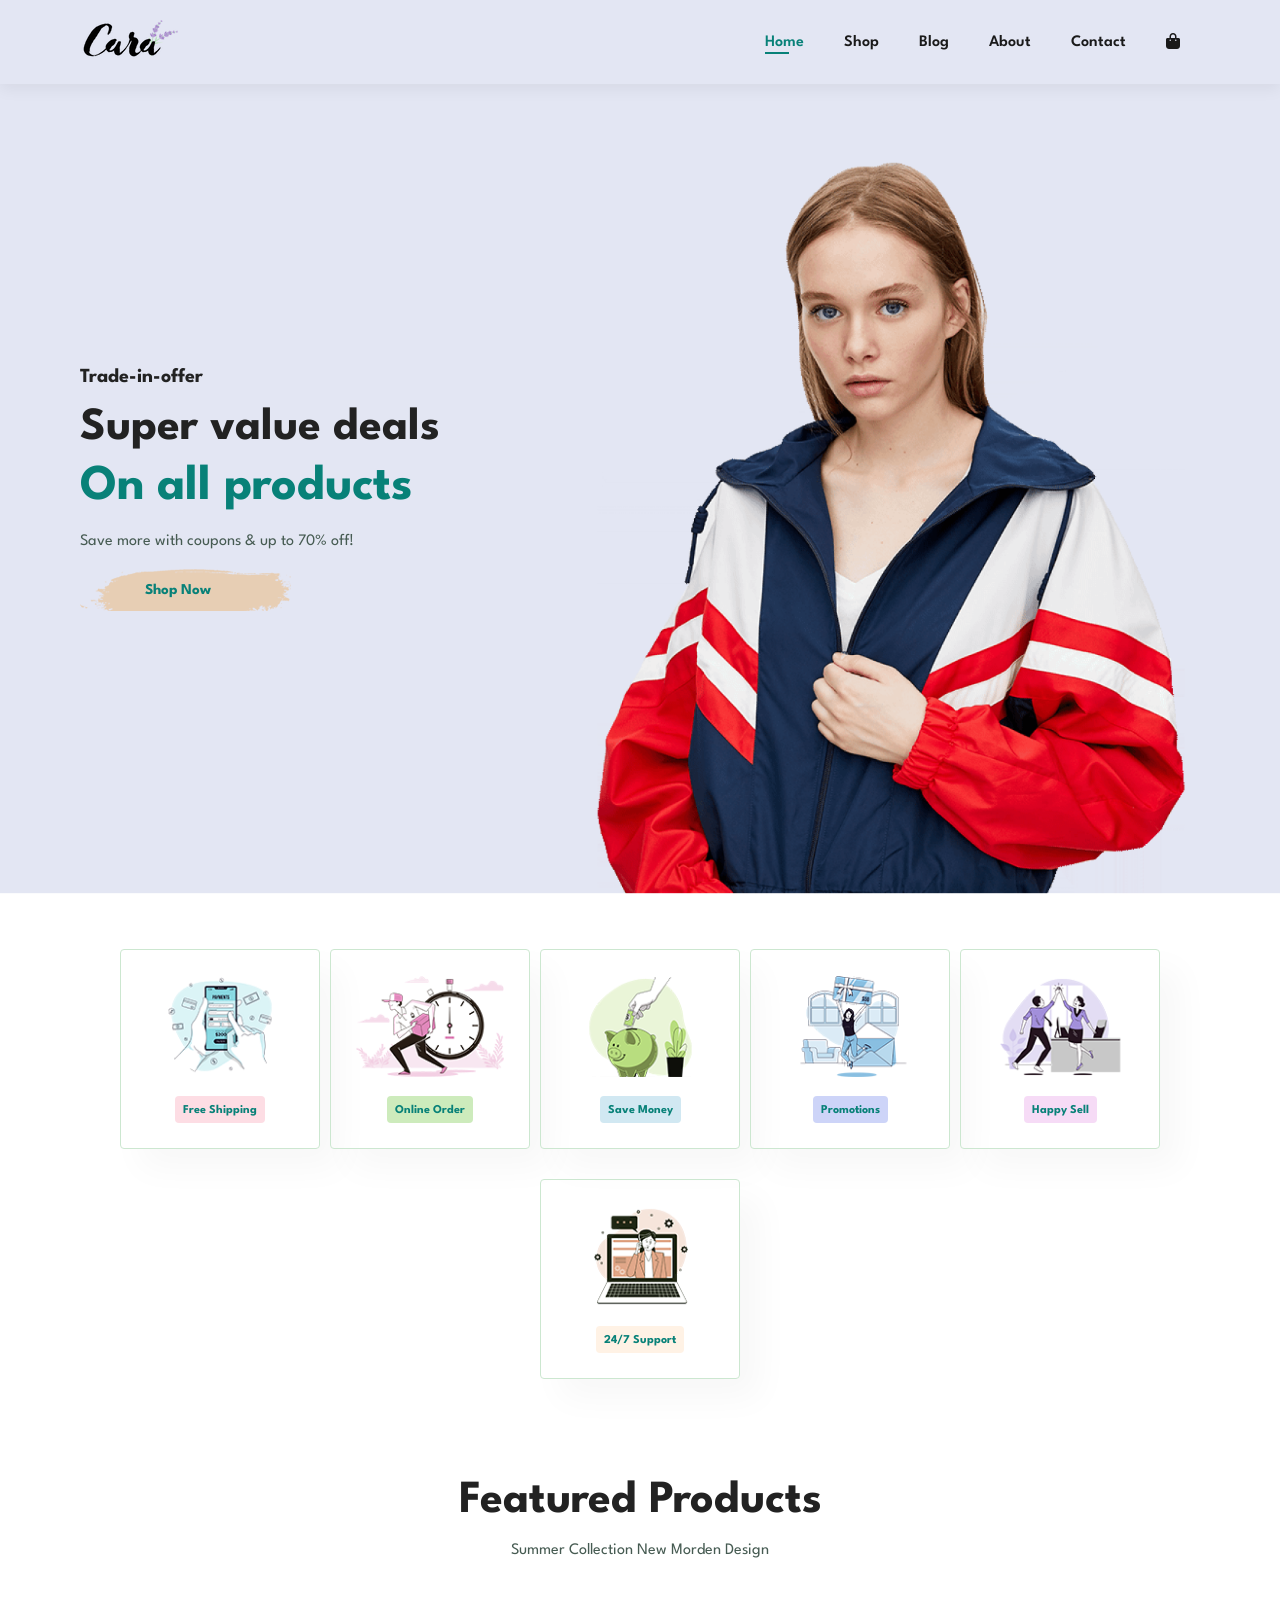
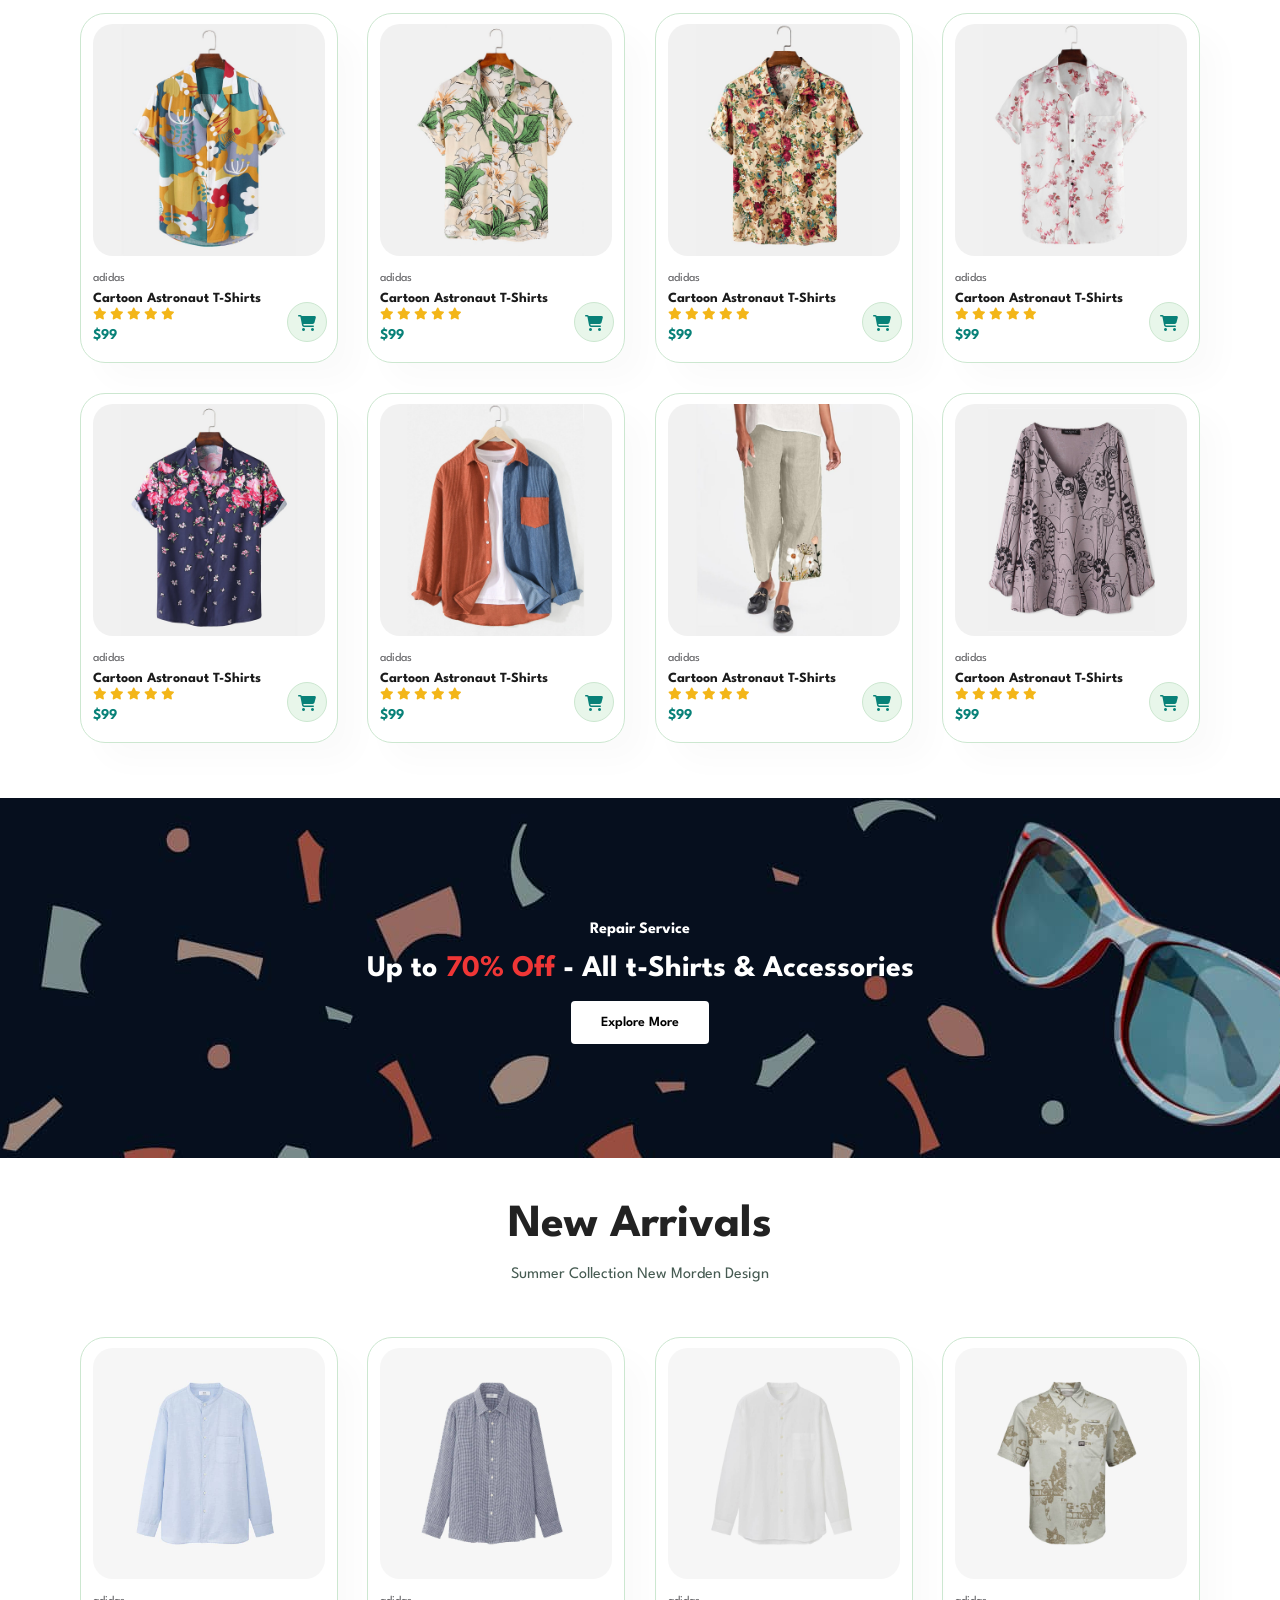
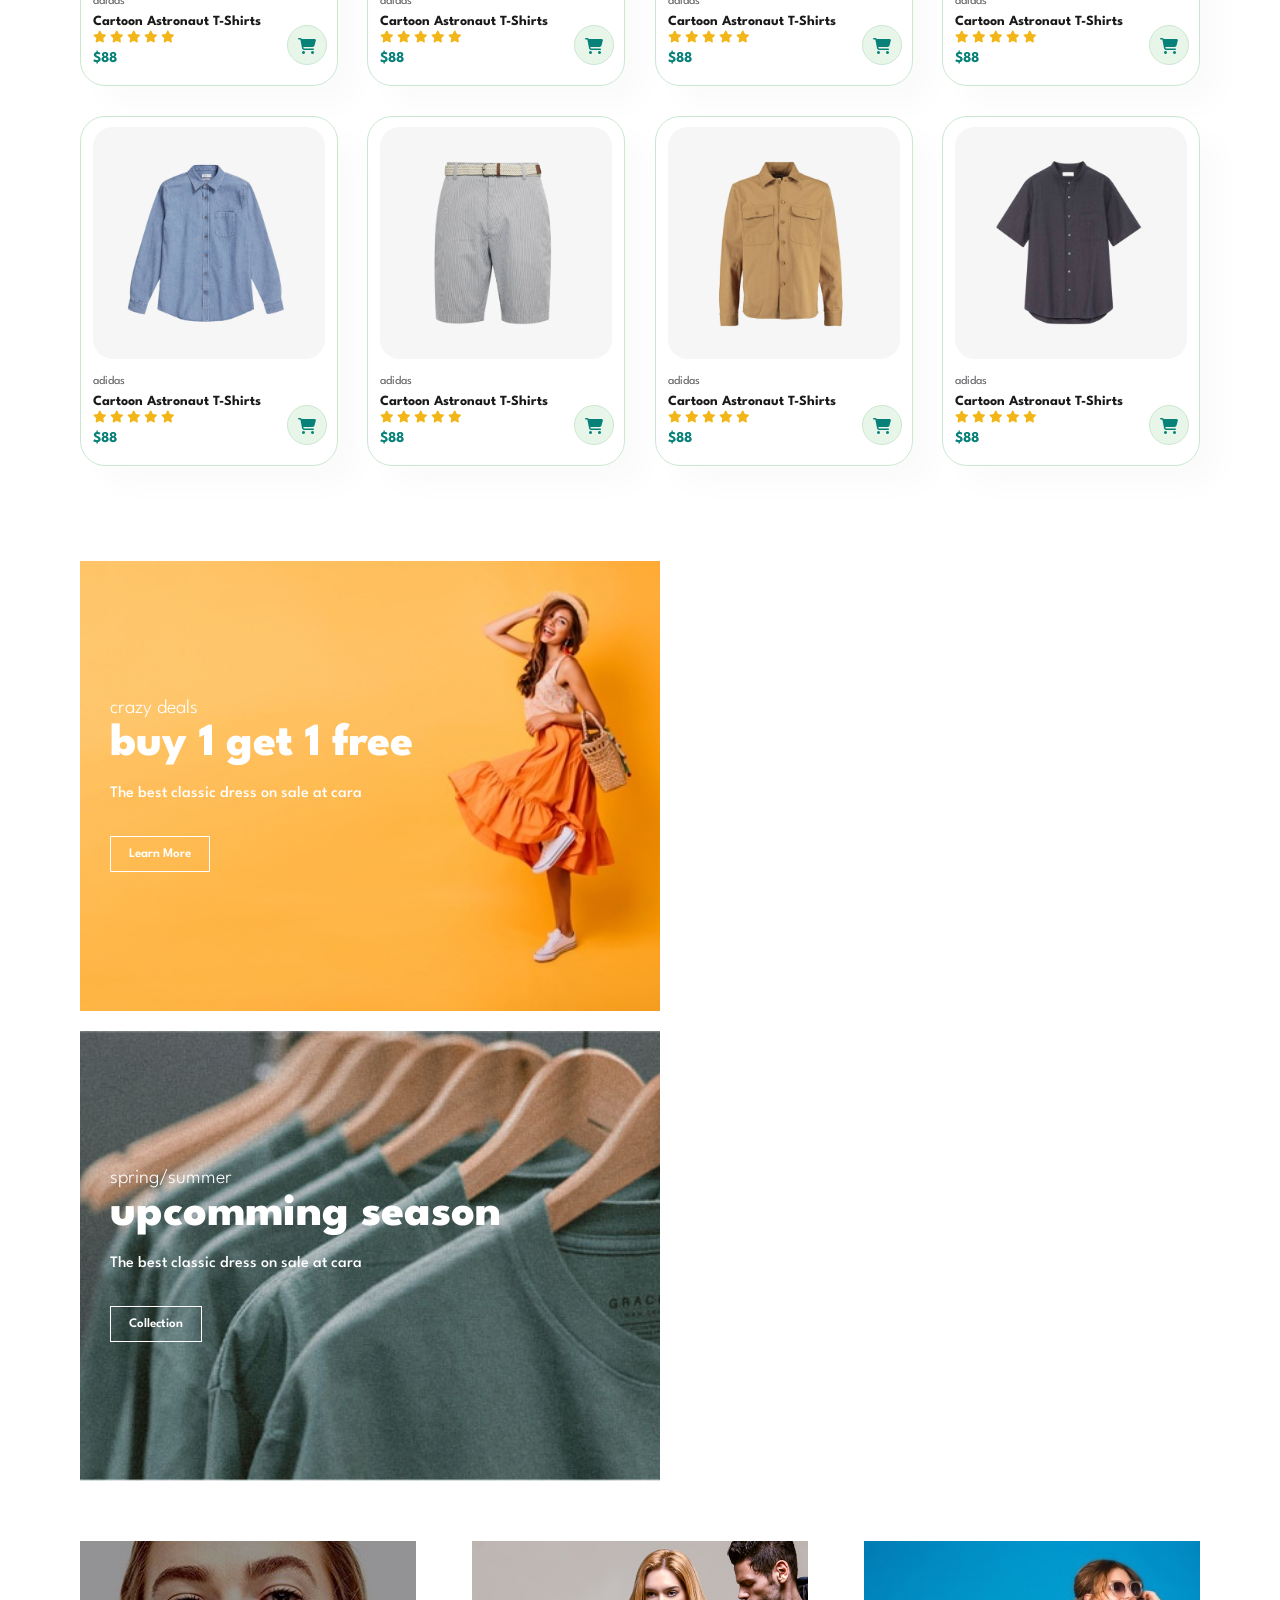
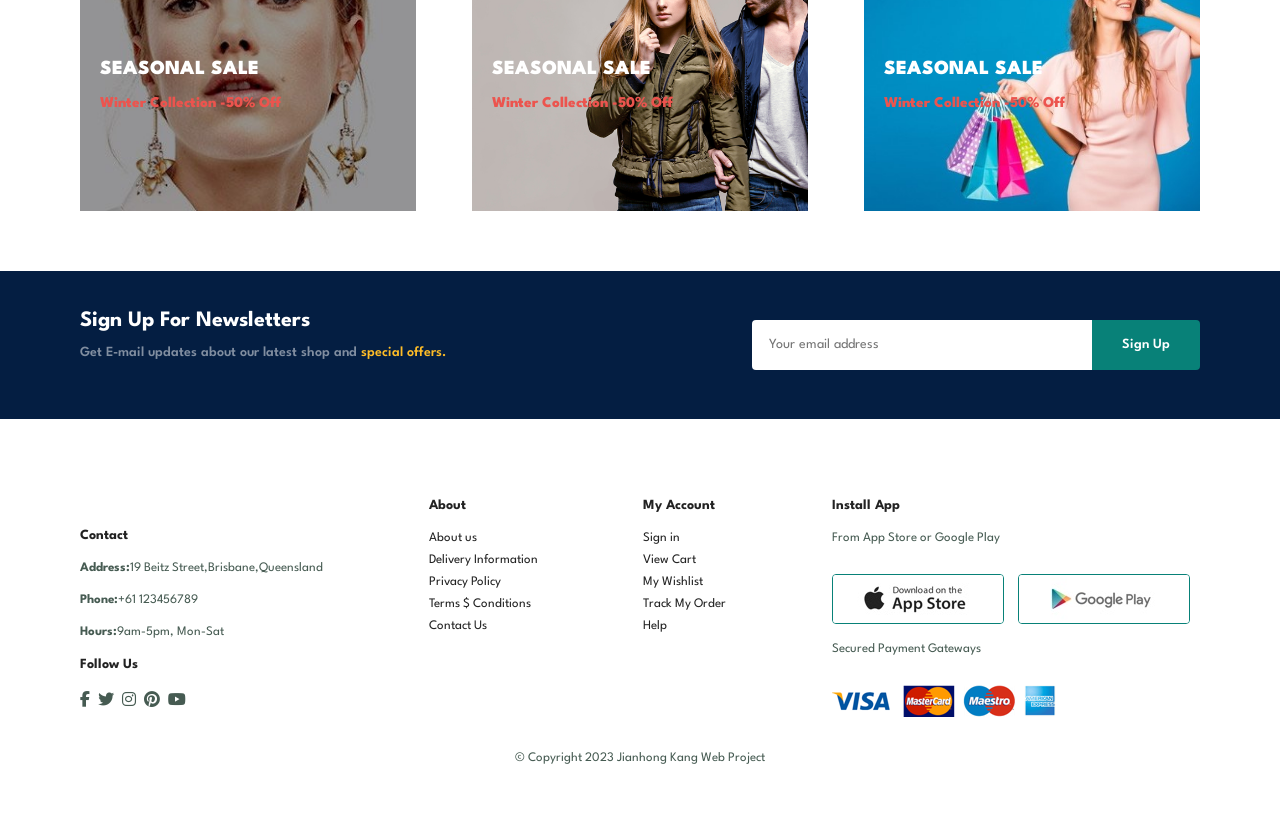
==== index.html @ 3e0b3ec9 "add me all files" ====
<!DOCTYPE html>
<html lang="en">

    <head>
        <meta charset="UTF-8">
        <meta http-equiv="X-UA-Compatible" content="IE=edge">
        <meta name="viewport" content="width=device-width, initial-scale=1.0">
        <meta name="description" content="Welcome to Cala, we offer fasion and quality clothing at the best price in a sustainable way">
        <meta name="keywords" content="Cala,fashion,clothing,shopping">
        <title>Fasion and quality clothing at the best price | Cala AU</title>
        <link rel="stylesheet" href="style.css">
        <link rel="stylesheet" href="https://cdnjs.cloudflare.com/ajax/libs/font-awesome/6.2.1/css/all.min.css">
        
    </head>

    <body>
        <section id="header">
            <a href="#"><img src="img/logo.png" class="logo" alt=""></a>
        <div>
            <ul id="navbar">
                <li><a class="active" href="index.html">Home</a></li>
                <li><a href="shop.html">Shop</a></li>
                <li><a href="blog.html">Blog</a></li>
                <li><a href="about.html">About</a></li>
                <li><a href="contact.html">Contact</a></li>
                <li><a href="cart.html"><i id="lg-bag" class="fa fa-bag-shopping"></i></a></li>
                <a href="#"id="close"><i class="fa-solid fa-xmark"></i></a>
            </ul>
         </div>
         <div id="mobile">
            <a href="cart.html"><i class="fa fa-bag-shopping"></i></a>
            <i id="bar" class="fa-solid fa-bars"></i>
         </div>
        </section>

        <section id="hero">
        <h4>Trade-in-offer</h4>
        <h2>Super value deals</h2>
        <h1>On all products</h1>
        <p>Save more with coupons & up to 70% off! </p>
        <button>Shop Now</button>
        </section>
        
        <section id="feature" class="section-p1">
            <div class="fe-box">
                <img src="./img/features/f1.png">
                <h6>Free Shipping</h6>
            </div>
            <div class="fe-box">
                <img src="./img/features/f2.png">
                <h6>Online Order</h6>
            </div>
            <div class="fe-box">
                <img src="./img/features/f3.png">
                <h6>Save Money</h6>
            </div>
            <div class="fe-box">
                <img src="./img/features/f4.png">
                <h6>Promotions</h6>
            </div>
            <div class="fe-box">
                <img src="./img/features/f5.png">
                <h6>Happy Sell</h6>
            </div>
            <div class="fe-box">
                <img src="./img/features/f6.png">
                <h6>24/7 Support</h6>
            </div>
        </section>

        <section id="products" class="section-p1">
            <h2>Featured Products</h2>
            <p>Summer Collection New Morden Design</p>
            <div class="pro-container">
                <div class="pro-item">
                    <img src="./img/products/f1.jpg" alt="">
                    <div class="des">
                        <span>adidas</span>
                        <h5>Cartoon Astronaut T-Shirts</h5>
                        <div class="star">
                            <i class="fa-solid fa-star"></i>
                            <i class="fa-solid fa-star"></i>
                            <i class="fa-solid fa-star"></i>
                            <i class="fa-solid fa-star"></i>
                            <i class="fa-solid fa-star"></i>
                        </div>
                        <h4>$99</h4>
                    </div>
                        <a href="#"><i class="fa-solid fa-shopping-cart  cart" ></i></a>
                </div>
                <div class="pro-item">
                    <img src="./img/products/f2.jpg" alt="">
                    <div class="des">
                        <span>adidas</span>
                        <h5>Cartoon Astronaut T-Shirts</h5>
                        <div class="star">
                            <i class="fa-solid fa-star"></i>
                            <i class="fa-solid fa-star"></i>
                            <i class="fa-solid fa-star"></i>
                            <i class="fa-solid fa-star"></i>
                            <i class="fa-solid fa-star"></i>
                        </div>
                        <h4>$99</h4>
                    </div>
                        <a href="#"><i class="fa-solid fa-shopping-cart  cart" ></i></a>
                </div>
                <div class="pro-item">
                    <img src="./img/products/f3.jpg" alt="">
                    <div class="des">
                        <span>adidas</span>
                        <h5>Cartoon Astronaut T-Shirts</h5>
                        <div class="star">
                            <i class="fa-solid fa-star"></i>
                            <i class="fa-solid fa-star"></i>
                            <i class="fa-solid fa-star"></i>
                            <i class="fa-solid fa-star"></i>
                            <i class="fa-solid fa-star"></i>
                        </div>
                        <h4>$99</h4>
                    </div>
                        <a href="#"><i class="fa-solid fa-shopping-cart  cart" ></i></a>
                </div>
                <div class="pro-item">
                    <img src="./img/products/f4.jpg" alt="">
                    <div class="des">
                        <span>adidas</span>
                        <h5>Cartoon Astronaut T-Shirts</h5>
                        <div class="star">
                            <i class="fa-solid fa-star"></i>
                            <i class="fa-solid fa-star"></i>
                            <i class="fa-solid fa-star"></i>
                            <i class="fa-solid fa-star"></i>
                            <i class="fa-solid fa-star"></i>
                        </div>
                        <h4>$99</h4>
                    </div>
                        <a href="#"><i class="fa-solid fa-shopping-cart  cart" ></i></a>
                </div>
                <div class="pro-item">
                    <img src="./img/products/f5.jpg" alt="">
                    <div class="des">
                        <span>adidas</span>
                        <h5>Cartoon Astronaut T-Shirts</h5>
                        <div class="star">
                            <i class="fa-solid fa-star"></i>
                            <i class="fa-solid fa-star"></i>
                            <i class="fa-solid fa-star"></i>
                            <i class="fa-solid fa-star"></i>
                            <i class="fa-solid fa-star"></i>
                        </div>
                        <h4>$99</h4>
                    </div>
                        <a href="#"><i class="fa-solid fa-shopping-cart  cart" ></i></a>
                </div>
                <div class="pro-item">
                    <img src="./img/products/f6.jpg" alt="">
                    <div class="des">
                        <span>adidas</span>
                        <h5>Cartoon Astronaut T-Shirts</h5>
                        <div class="star">
                            <i class="fa-solid fa-star"></i>
                            <i class="fa-solid fa-star"></i>
                            <i class="fa-solid fa-star"></i>
                            <i class="fa-solid fa-star"></i>
                            <i class="fa-solid fa-star"></i>
                        </div>
                        <h4>$99</h4>
                    </div>
                        <a href="#"><i class="fa-solid fa-shopping-cart  cart" ></i></a>
                </div>
                <div class="pro-item">
                    <img src="./img/products/f7.jpg" alt="">
                    <div class="des">
                        <span>adidas</span>
                        <h5>Cartoon Astronaut T-Shirts</h5>
                        <div class="star">
                            <i class="fa-solid fa-star"></i>
                            <i class="fa-solid fa-star"></i>
                            <i class="fa-solid fa-star"></i>
                            <i class="fa-solid fa-star"></i>
                            <i class="fa-solid fa-star"></i>
                        </div>
                        <h4>$99</h4>
                    </div>
                        <a href="#"><i class="fa-solid fa-shopping-cart  cart" ></i></a>
                </div>
                <div class="pro-item">
                    <img src="./img/products/f8.jpg" alt="">
                    <div class="des">
                        <span>adidas</span>
                        <h5>Cartoon Astronaut T-Shirts</h5>
                        <div class="star">
                            <i class="fa-solid fa-star"></i>
                            <i class="fa-solid fa-star"></i>
                            <i class="fa-solid fa-star"></i>
                            <i class="fa-solid fa-star"></i>
                            <i class="fa-solid fa-star"></i>
                        </div>
                        <h4>$99</h4>
                    </div>
                        <a href="#"><i class="fa-solid fa-shopping-cart  cart" ></i></a>
                </div>
            </div>
           
        </section>

        <section id="banner" class="section-p1">
             <h4>Repair Service</h4>
             <h2>Up to<span> 70% Off </span> - All t-Shirts & Accessories</h2>
             <button class="normal">Explore More</button>
        </section>

        <section id="products" class="section-p1">
            <h2>New Arrivals</h2>
            <p>Summer Collection New Morden Design</p>
            <div class="pro-container">
                <div class="pro-item">
                    <img src="./img/products/n1.jpg" alt="">
                    <div class="des">
                        <span>adidas</span>
                        <h5>Cartoon Astronaut T-Shirts</h5>
                        <div class="star">
                            <i class="fa-solid fa-star"></i>
                            <i class="fa-solid fa-star"></i>
                            <i class="fa-solid fa-star"></i>
                            <i class="fa-solid fa-star"></i>
                            <i class="fa-solid fa-star"></i>
                        </div>
                        <h4>$88</h4>
                    </div>
                        <a href="#"><i class="fa-solid fa-shopping-cart cart" ></i></a>
                </div>
                <div class="pro-item">
                    <img src="./img/products/n2.jpg" alt="">
                    <div class="des">
                        <span>adidas</span>
                        <h5>Cartoon Astronaut T-Shirts</h5>
                        <div class="star">
                            <i class="fa-solid fa-star"></i>
                            <i class="fa-solid fa-star"></i>
                            <i class="fa-solid fa-star"></i>
                            <i class="fa-solid fa-star"></i>
                            <i class="fa-solid fa-star"></i>
                        </div>
                        <h4>$88</h4>
                    </div>
                        <a href="#"><i class="fa-solid fa-shopping-cart cart" ></i></a>
                </div>
                <div class="pro-item">
                    <img src="./img/products/n3.jpg" alt="">
                    <div class="des">
                        <span>adidas</span>
                        <h5>Cartoon Astronaut T-Shirts</h5>
                        <div class="star">
                            <i class="fa-solid fa-star"></i>
                            <i class="fa-solid fa-star"></i>
                            <i class="fa-solid fa-star"></i>
                            <i class="fa-solid fa-star"></i>
                            <i class="fa-solid fa-star"></i>
                        </div>
                        <h4>$88</h4>
                    </div>
                        <a href="#"><i class="fa-solid fa-shopping-cart cart" ></i></a>
                </div>
                <div class="pro-item">
                    <img src="./img/products/n4.jpg" alt="">
                    <div class="des">
                        <span>adidas</span>
                        <h5>Cartoon Astronaut T-Shirts</h5>
                        <div class="star">
                            <i class="fa-solid fa-star"></i>
                            <i class="fa-solid fa-star"></i>
                            <i class="fa-solid fa-star"></i>
                            <i class="fa-solid fa-star"></i>
                            <i class="fa-solid fa-star"></i>
                        </div>
                        <h4>$88</h4>
                    </div>
                        <a href="#"><i class="fa-solid fa-shopping-cart cart" ></i></a>
                </div>
                <div class="pro-item">
                    <img src="./img/products/n5.jpg" alt="">
                    <div class="des">
                        <span>adidas</span>
                        <h5>Cartoon Astronaut T-Shirts</h5>
                        <div class="star">
                            <i class="fa-solid fa-star"></i>
                            <i class="fa-solid fa-star"></i>
                            <i class="fa-solid fa-star"></i>
                            <i class="fa-solid fa-star"></i>
                            <i class="fa-solid fa-star"></i>
                        </div>
                        <h4>$88</h4>
                    </div>
                        <a href="#"><i class="fa-solid fa-shopping-cart cart" ></i></a>
                </div>
                <div class="pro-item">
                    <img src="./img/products/n6.jpg" alt="">
                    <div class="des">
                        <span>adidas</span>
                        <h5>Cartoon Astronaut T-Shirts</h5>
                        <div class="star">
                            <i class="fa-solid fa-star"></i>
                            <i class="fa-solid fa-star"></i>
                            <i class="fa-solid fa-star"></i>
                            <i class="fa-solid fa-star"></i>
                            <i class="fa-solid fa-star"></i>
                        </div>
                        <h4>$88</h4>
                    </div>
                        <a href="#"><i class="fa-solid fa-shopping-cart cart" ></i></a>
                </div>
                <div class="pro-item">
                    <img src="./img/products/n7.jpg" alt="">
                    <div class="des">
                        <span>adidas</span>
                        <h5>Cartoon Astronaut T-Shirts</h5>
                        <div class="star">
                            <i class="fa-solid fa-star"></i>
                            <i class="fa-solid fa-star"></i>
                            <i class="fa-solid fa-star"></i>
                            <i class="fa-solid fa-star"></i>
                            <i class="fa-solid fa-star"></i>
                        </div>
                        <h4>$88</h4>
                    </div>
                        <a href="#"><i class="fa-solid fa-shopping-cart cart" ></i></a>
                </div>
                <div class="pro-item">
                    <img src="./img/products/n8.jpg" alt="">
                    <div class="des">
                        <span>adidas</span>
                        <h5>Cartoon Astronaut T-Shirts</h5>
                        <div class="star">
                            <i class="fa-solid fa-star"></i>
                            <i class="fa-solid fa-star"></i>
                            <i class="fa-solid fa-star"></i>
                            <i class="fa-solid fa-star"></i>
                            <i class="fa-solid fa-star"></i>
                        </div>
                        <h4>$88</h4>
                    </div>
                        <a href="#"><i class="fa-solid fa-shopping-cart cart" ></i></a>
                </div>
            </div>
        </section>

        <section id="sm-banner" class="section-p1">
           <div class="banner-box">
            <h4>crazy deals</h4>
            <h2>buy 1 get 1 free</h2>
            <p>The best classic dress on sale at cara</p>
            <button class="white">Learn More</button>
           </div>
           <div class="banner-box banner-box2">
            <h4>spring/summer</h4>
            <h2>upcomming season</h2>
            <p>The best classic dress on sale at cara</p>
            <button class="white">Collection</button>
            </div>
       </section>

        <section id="banner3">
            <div class="banner-box">
                <h2>SEASONAL SALE</h2>
                <h3>Winter Collection -50% Off</h3>
            </div>
            <div class="banner-box banner-box3">
                <h2>SEASONAL SALE</h2>
                <h3>Winter Collection -50% Off</h3>
            </div>
            <div class="banner-box banner-box4">
                <h2>SEASONAL SALE</h2>
                <h3>Winter Collection -50% Off</h3>
            </div>

        </section>

        <section id="newsletter" class="section-p1 section-m1">
            <div class="newstext">
              <h4>Sign Up For Newsletters</h4>  
              <p>Get E-mail updates about our latest shop and <span> special offers.</span></p>
            </div>
            <div class="form">
                <input type="text" placeholder="Your email address">
                <button class="normal">Sign Up</button> 
            </div>
        </section>

        <footer id="footer" class="section-p1">
            <div class="col">
                <img class="logo" src="./img/logo/logo.png" alt="">
                <h4>Contact</h4>
                <p><strong>Address:</strong>19 Beitz Street,Brisbane,Queensland</p>
                <p><strong>Phone:</strong>+61 123456789</p>
                <p><strong>Hours:</strong>9am-5pm, Mon-Sat</p>
                <h4>Follow Us</h4>
                <div class="follow">
                    <i class="fa-brands fa-facebook-f"></i>
                    <i class="fa-brands fa-twitter"></i>
                    <i class="fa-brands fa-instagram"></i>
                    <i class="fa-brands fa-pinterest"></i>
                    <i class="fa-brands fa-youtube"></i>
                </div>
            </div>
            <div class="col">
                <h4>About</h4>
                <a href="#">About us</a>
                <a href="#">Delivery Information</a>
                <a href="#">Privacy Policy</a>
                <a href="#">Terms $ Conditions</a>
                <a href="#">Contact Us</a>
            </div>
            <div class="col">
                <h4>My Account</h4>
                <a href="#">Sign in</a>
                <a href="#">View Cart</a>
                <a href="#">My Wishlist</a>
                <a href="#">Track My Order</a>
                <a href="#">Help</a>
            </div>
            <div class="col install">
                <h4>Install App</h4>
                <p>From App Store or Google Play</p>
                <div class="row">
                <img src="./img/pay/app.jpg" alt="">
                <img src="./img/pay/play.jpg" alt="">
                </div>
                <p>Secured Payment Gateways </p>
                <img src="./img/pay/pay.png" alt="">
                </div>
                <div class="copyright">
                    <p>© Copyright 2023 Jianhong Kang Web Project</p>
                </div>
            </div>
        </footer>
        <script src="script.js"></script>
       
   

    </body>

</html>
---- style.css ----
@import url("https://fonts.googleapis.com/css2?family=Spartan:wght@100;200;300;400;500;600;700;800;900&display=swap");
* {
  margin: 0;
  padding: 0;
  box-sizing: border-box;
  font-family: "Spartan", sans-serif;
}

html {
  scroll-behavior: smooth;
}

/* Global Styles */

h1 {
  font-size: 50px;
  line-height: 64px;
  color: #222;
}

h2 {
  font-size: 46px;
  line-height: 54px;
  color: #222;
}

h4 {
  font-size: 20px;
  color: #222;
}

h6 {
  font-weight: 700;
  font-size: 12px;
}

p {
  font-size: 16px;
  color: #465b52;
  margin: 15px 0 20px 0;
}

.section-p1 {
  padding: 40px 80px;
}

.section-m1 {
  margin: 40px 0;
}

button.normal{
  font-size: 14px;
  font-weight: 600;
  padding: 15px 30px;
  color: #000;
  background-color: #fff;
  border-radius: 4px;
  cursor: pointer;
  border: none;
  outline: none;
  transition: 0.2s;
}
button.white{
  font-size: 13px;
  font-weight: 600;
  padding: 11px 18px;
  color: #fff;
  background-color: transparent;
  cursor: pointer;
  border: 1px solid #fff;
  outline: none;
  transition: 0.2s;
}
body {
  width: 100%;
}

/* Header Start */

#header{
  display: flex;
  align-items: center;
  justify-content: space-between;
  padding: 20px 80px;
  background: #e3e6f3;
  box-shadow: 0 5px 15px rgba(0,0,0,0.06);
  z-index: 999;
  position: sticky;
  top:0;
  left:0;
}
#navbar{
  display: flex;
  align-items: center;
  justify-content:center;
}
#navbar li{
  position: relative;
  list-style: none;
  padding: 0 20px;
}
#navbar li a{
  text-decoration: none;
  font-size: 16px;
  font-weight: 600;
  color: #1a1a1a;
  transition: 0.3s ease;
}
#navbar li a:hover,
#navbar li a.active{
  color: #088178;
}
#navbar li a.active::after,
#navbar li a:hover::after{
  position: absolute;
  content: "";
  width: 30%;
  height: 2px;
  background: #088178;
  position: absolute;
  bottom: -4px;
  left:20px; 
} 
#mobile{
  display: none;
  align-items: center;
}
#close{
  display: none;
}

/* Home Page */
#hero{
  background-image:url(img/hero4.png);
  background-size: cover;
  height: 90vh; 
  width: 100%;
  background-position: top 25% right 0;
  display: flex;
  flex-direction: column;
  align-items: flex-start;
  justify-content: center;
  padding: 0 80px;
}
#hero h4{
  padding-bottom: 15px;
}
#hero h1{
  color: #088178;
}
#hero button{
  background-image: url(img/button.png);
  background-color: transparent;
  color: #088178;
  border: 0;
  padding: 14px 80px 14px 65px;
  background-repeat:no-repeat;
  font-size: 15px;
  font-weight: 700;
  cursor: pointer;
}

/* feature page */
#feature {
  display: flex;
  flex-wrap: wrap;
  align-content: center;
  justify-content: center;
  align-items: center;
  
}
#feature .fe-box{
  width: 200px;
  text-align: center;
  padding: 25px 25px;
  margin: 15px 5px;
  box-shadow: 20px 20px 34px rgba(0,0,0,0.03);
  border: 1px solid #cce7d0;
  border-radius: 4px;
}
#feature .fe-box:hover{
  box-shadow: 10px 10px 54px rgba(70,62,221,0.1);
}
#feature .fe-box img{
  width: 100%;
  margin-bottom: 15px;
}
#feature .fe-box h6{
  display: inline-block;
  padding: 9px 8px 6px 8px;
  line-height: 1;
  border-radius: 4px;
  color: #088178;
  background-color: #fddde4;
}
#feature .fe-box:nth-child(2) h6{
  background-color: #cdebbc;
}
#feature .fe-box:nth-child(3) h6{
  background-color: #d1e8f2;
}
#feature .fe-box:nth-child(4) h6{
  background-color: #cdd4f8;
}
#feature .fe-box:nth-child(5) h6{
  background-color: #f6dbf6;
}
#feature .fe-box:nth-child(6) h6{
  background-color: #fff2e5;
}

/* Featured Products */
#products{
  text-align: center;
}
#products .pro-container{
  display: flex;
  justify-content: space-between;
  flex-wrap: wrap;
  padding-top: 20px;

}
#products .pro-item{
  position: relative;
  width: 23%;
  min-width: 250px;
  padding:10px 12px;
  border: 1px solid #cce7d0;
  border-radius: 25px;
  cursor: pointer;
  box-shadow: 20px 20px 30px rgba(0,0,0,0.02);
  margin: 15px 0;
  transition: 0.2s ease;
}
#products .pro-item:hover{
  box-shadow: 20px 20px 30px rgba(0,0,0,0.06);
}
#products .pro-item img{
  width: 100%;
  border-radius: 20px;
}
#products .des{
  text-align: start;
  padding: 10px 0;
}
#products .des span{
  color: #606063;
  font-size: 12px;
}
#products .des h5{
  padding: 7px 0 3px;
  color: #1a1a1a;
  font-size: 14px;
}
#products .star{
  font-size: 12px;
  color: rgb(243, 182, 25);
}
#products .des h4{
  padding-top: 7px;
  color:#088178;
  font-size: 15px;
  font-weight: 700;
}
#products .pro-item .cart{
  position: absolute;
  width: 40px;
  height: 40px;
  line-height: 40px;
  background-color: #e8f6ea;
  border-radius: 50px;
  font-weight: 600;
  color: #088178;
  border: 1px solid #cce7d0;
  bottom: 20px;
  right: 10px;
}
#banner{
  display: flex;
  flex-direction: column;
  justify-content: center;
  align-items: center;
  text-align: center;
  width: 100%;
  height: 40vh;
  background-image: url("./img/banner/b2.jpg");
  background-size: cover;
  background-position: center;
}
#banner h4{
  padding-top:10px;
  color: #fff;
  font-size: 16px;
  font-weight: 700;
}
#banner h2 {
  color: #fff;
  font-size: 30px;
  padding: 5px 0;
}
#banner h2 span{
  color: #ef3636;
}
#banner button:hover{
 background-color: #088178;
 color: #fff;
}
#sm-banner{
 display: flex;
 flex-wrap: wrap;
 justify-content: space-between;
}
#sm-banner .banner-box{
  display: flex;
  flex-direction: column;
  justify-content: center;
  align-items: flex-start;
  background-image: url("./img/banner/b17.jpg");
  min-width: 580px;
  height: 50vh;
  background-size: cover;
  background-position: center;
  padding: 30px;
  margin-bottom: 20px;
}
#sm-banner .banner-box h4{
  color: #fff;
  font-size: 20px;
  font-weight: 300;
}
#sm-banner .banner-box h2{
  color: #fff;
  font-size: 28x;
  font-weight: 800;
}
#sm-banner .banner-box p{
  color: #fff;
  font-size: 14x;
  font-weight: 500;
  padding-bottom: 15px;
}
#sm-banner .banner-box:hover button{
  background: #088178;
  border: 1px solid #088178;
 }
 #sm-banner .banner-box2{
  background-image: url("./img/banner/b10.jpg");
}

#banner3{
  display: flex;
  flex-wrap: wrap;
  justify-content: space-between;
  padding: 0 80px;
}
#banner3 h2{
  color: #fff;
  font-weight: 900;
  font-size: 20px;
}
#banner3 h3{
  color: #ec544e;
  font-weight: 800;
  font-size: 15px;
}
#banner3 .banner-box{
  display: flex;
  flex-direction: column;
  justify-content: center;
  align-items: flex-start;
  background-image: url("./img/banner/b7.jpg");
  min-width: 30%;
  height: 30vh;
  background-size: cover;
  background-position: center;
  padding: 20px;
  margin-bottom: 20px;
}
#banner3 .banner-box3{
  background-image: url("./img/banner/b4.jpg");
}
#banner3 .banner-box4{
  background-image: url("./img/banner/b18.jpg");
}

/* Newsletter Section */
#newsletter{
  display: flex;
  flex-wrap: wrap;
  justify-content: space-between;
  align-items: center;
  background-image: url("./img/banner/b14.jpg");
  background-repeat: no-repeat;
  background-position: 20% 30% ;
  background-color: #041e42;
}
#newsletter h4{
  font-size: 22px;
  font-weight: 700;
  color: #fff;
}
#newsletter p{
  font-size: 14px;
  font-weight: 600;
  color: #818ea0;
}
#newsletter p span{
  color: #ffbd27;
}
#newsletter .form{
  display: flex;
  width: 40%;
}
#newsletter input{
  width: 100%;
  height: 3.125rem;
  padding: 0 1rem;
  font-size: 14px;
  border: 1px solid transparent;
  border-radius: 4px;
  outline: none;
  border-top-right-radius: 0;
  border-bottom-right-radius: 0;
}
#newsletter button{
  background-color: #088178;
  color: #fff;
  white-space: nowrap;
  border-top-left-radius: 0;
  border-bottom-left-radius: 0;
}

/* footer section */

footer{
  display: flex;
  flex-wrap: wrap;
  justify-content: space-between;
}
footer .col{
  display: flex;
  flex-direction: column;
  align-items: flex-start;
  margin-bottom: 20px;
}
footer .logo{
  margin-bottom: 30px;
}
footer h4{
  font-size: 14px;
  padding-bottom: 20px;
}
footer p{
  font-size: 13px;
  margin: 0 0 20px 0;
}
footer a{
  font-size: 13px;
  text-decoration: none;
  color: #222;
  margin-bottom: 10px;
}
footer .install .row img{
  border: 1px solid #088178;
  border-radius: 4px;
}
footer .install img{
  margin: 10px 10px 15px 0;
}
footer .follow i{
  color: #465b52;
  padding-right: 4px;
  cursor: pointer;
}
footer .follow i:hover,
footer .col a:hover{
 color: #088178;
}
footer .copyright{
  width: 100%;
  text-align: center;
}


/*Shop Page */
#page-header{
  display: flex;
  justify-content: center;
  text-align: center;
  flex-direction: column;
  padding: 14px;
  height: 40vh;
  background-image: url(./img/banner/b1.jpg);
  background-repeat: no-repeat;
  background-size: cover;
}
#page-header h1,
#page-header p{
color: #fff;
}
#pagination{
  text-align: center;
}
#pagination a{
  text-decoration: none;
  background-color: #088178;
  padding: 15px 20px;
  border-radius: 4px;
  color:#fff;
  font-weight: 699;
}
#pagination a i{
font-size: 16px;
font-weight: 600;
}

/* single product*/
#prodetails{
  display: flex;
  margin-top: 20px;
}
#prodetails .single-pro-img{
  width: 40%;
  margin-right: 50px;
}
.small-img-group{
  display: flex;
  justify-content: space-between;
}
.small-img-col{
  flex-basis: 24%;
  cursor: pointer;
}
#prodetails .single-pro-details{
  width: 50%;
  padding-top: 30px;
}
#prodetails .single-pro-details h4{
  padding:40px 0 20px 0;
}
#prodetails .single-pro-details h2{
  font-size: 26px;
}
#prodetails .single-pro-details select{
  display: block;
  padding: 5px 10px;
  margin-bottom: 15px;
}
#prodetails .single-pro-details input{
  width: 50px;
  height: 47px;
  padding-left: 10px;
  font-size: 16px;
  margin-right: 10px;
}
#prodetails .single-pro-details input:focus{
  outline: none;
}
#prodetails .single-pro-details button{
  background-color: #088178;
  color: #fff;
}
.single-pro-details span{
  line-height: 25px;
}
/* blog page */
#page-header.blog-header{
background-image: url("./img/banner/b19.jpg");
}
#blog{
  padding: 150px 150px 0 150px;
}
#blog .blog-box{
  display: flex;
  align-items: center;
  width: 100%;
  position: relative;
  padding-bottom: 90px;
}
#blog .blog-img{
  width: 50%;
  margin-right: 40px;
}
#blog img{
  width: 100%;
  height: 300px;
  object-fit: cover;
}
#blog .blog-content{
  width: 50%;

}
#blog .blog-content a{
  text-decoration: none;
  font-size: 11px;
  font-weight: 700;
  color: #000;
  position: relative;
  transition: 0.3s;
}
#blog .blog-content a::after{
  content: "";
  width: 50px;
  height: 1px;
  background-color: #000;
  position: absolute;
  top: 4px;
  right: -60px;
}
#blog .blog-content a:hover{
  color: #088178;
}
#blog .blog-content a:hover::after{
  background-color: #088178;
}
#blog .blog-box h1{
  position: absolute;
  top:-40px;
  left: 0;
  font-size: 70px;
  font-weight: 700;
  color: #c9cbce;
  z-index: -9;
}

/* about page */

#page-header.about-header{
  background-image: url("./img/about/banner.png");
}
#about-head{
  display: flex;
  align-items: center;
}
#about-head img{
  width: 50%;
  height: auto;
}
#about-head div{
  padding-left: 40px;
}
#about-app{
   text-align: center;
}
#about-app .video{
  width: 70%;
  height: 100%;
  margin: 30px auto 0;
 
}
#about-app .video video{
  width: 100%;
  height: 100%;
  border-radius: 20px;
}

/* contact page */

#contact-details
{
  display: flex;
  align-items: center;
  justify-content: space-between;
}
#contact-details .details{
  width: 40%;
}
#contact-details .details span,
#form-details form span{
  font-size: 12px;
}
#contact-details .details h2,
#form-details form h2{
  font-size: 26px;
  font-weight: 700;
  line-height: 35px;
  padding: 20px 0;
}
#contact-details .details h3{
  font-size: 20px;
  padding-bottom: 15px;
}
#contact-details .contact-info li{
 list-style: none;
 display: flex;
 padding: 10px 0;
}
#contact-details .contact-info li i{
  font-size: 14px;
  padding-right: 22px;
 }
 #contact-details .contact-info li p{
  font-size: 14px;
  margin: 0;
 }
 #contact-details .map {
  width: 55%;
  height: 400px;
 }
 #contact-details .map iframe{
  width: 100%;
  height: 100%;
 }
 
#form-details {
  display: flex;
  justify-content: space-between;
  margin: 30px;
  padding: 80px;
  border: 2px  solid #e1e1e1;
}

#form-details form{
  width: 65%;
  display: flex;
  flex-direction: column;
  align-items: flex-start;
}
#form-details form input,
#form-details form textarea{
    width: 100%;
    padding: 12px 15px;
    outline: none;
    margin-bottom: 20px;
    border: 1px solid #e1e1e1;
}
#form-details form button {
  background-color: #088178;
  color: white;
}
#form-details .people div{
  padding-bottom: 25px;
  display: flex;
  align-items: flex-start;
}
#form-details .people div img{
  width: 65px;
  height: 65px;
  object-fit: cover;
  margin-right: 15px;
}

#form-details .people div p {
  margin: 0;
  font-size: 13px;
  line-height: 25px;
}

#form-details .people div p span {
  display: block;
  font-size: 16px;
  font-weight: 600;
  color: #000;
  }

  /* cart page  */
#cart {
    overflow: auto;
  }
#cart table{
  width: 100%;
  border-collapse: collapse;  
  table-layout: fixed;
  white-space: nowrap;
}
#cart table img{
 width: 70px;
}
#cart table td:nth-child(1){
  width: 100px;
  text-align: center;
}
#cart table td:nth-child(2){
  width: 150px;
  text-align: center;
}
#cart table td:nth-child(3){
  width: 250px;
  text-align: center;
}
#cart table td:nth-child(4),
#cart table td:nth-child(5),
#cart table td:nth-child(6){
  width: 150px;
  text-align: center;
}
#cart table td:nth-child(5) input {
  width: 70px;
  padding: 10px 5px 10px 15px;
}
#cart table thead {
  border: 1px solid #e2e9e1;
  border-left: none;
  border-right: none;
}
#cart table thead td {
  font-weight: 700;
  text-transform: uppercase;
  font-size: 13px;
  padding: 18px 0;
}
#cart table tbody tr td {
  padding-top: 15px;
}

#cart table tbody td {
  font-size: 13px;
} 
#cart-add{
  display: flex;
  flex-wrap: wrap;
  justify-content: space-between;
}
#coupon {
  width: 50%;
  margin-bottom: 30px;
}
#coupon h3,
#subtotal h3 {
  padding-bottom: 15px;
}
#coupon input {
  padding: 10px 20px;
  outline: none;
  width: 60%;
  margin-right: 10px;
  border: 1px solid #e2e9e1;
}
#coupon button ,
#subtotal button{
    background-color: #088178;
    color: white;
    padding: 12px 20px;
}
#subtotal {
  width: 50%;
  margin-bottom: 30px;
  border: 1px solid #e2e9e1;
  padding: 30px;
}
#subtotal table {
  border-collapse: collapse;       
  width: 100%;
  margin-bottom: 20px;
  }
  #subtotal table td {
  width: 50%;
  border: 1px solid #e2e9e1;
  padding: 10px;
  font-size: 13px;
  }



/* Start Responsive "Media Query" */

@media (max-width:820px) {
  .section-p1 {
    padding: 40px 40px;
  }
  #navbar {
    display: flex;
    flex-direction: column;
    align-items: flex-start;
    justify-content:flex-start;
    position: fixed; 
    top:0;
    right: -300px; 
    height: 100vh;
    width: 300px; 
    background-color: #e3e6f3;
    box-shadow: 0 40px 60px rgba(0,0,0,0.1);
    padding:  80px 0 0 10px;
    transition: 0.3s; 
 } 
#navbar li {
  margin-bottom: 25px;
}
#navbar.active{
  right: 0px;
}
#mobile{
  display: flex;
  align-items: center;
}
#mobile i{
  color: #1a1a1a;
  font-size: 24px;
  padding-left: 20px;
  } 
  #close{
    display: initial;
    position: absolute;
    top: 30px;
    left: 30px;
    color: #222;
    font-size: 24px;
  }
  #lg-bag{
    display: none;
  }
  #hero{
    height: 70vh;
    padding: 0 80px;
    background-position: top 30% right 30%;
  }
  #feature{
    justify-content: center;
  }
  #feature .fe-box{
    margin: 15px 15px;
  }
  #products .pro-container{
    justify-content: center;
  }
  #products .pro-item{
    margin: 15px;
  }
  #banner{
    height: 20vh;
  }
  #sm-banner .banner-box{
    min-width: 100%;
    height: 30vh;
 }
 #sm-banner .banner-box2{
  margin-top: 20px;
}
  #banner3{
    padding: 0 40px;
  }
  #banner3 .banner-box{
    width: 28%;
}
#newsletter .form {
  width: 70%;
}

/* contact page */
#form-details {
  padding: 40px;
}

#form-details form {
  width: 50%;
}



}

 @media (max-width:477px) {
  .section-p1 {
    padding: 20px;
  }
  #header{
    padding: 10px 30px;
  }
  h1 {
    font-size: 38px;
  }
  h2 {
    font-size: 32px;
  }
  #hero {
    padding: 0 20px;
    background-position: 55%;
}
#feature{
  justify-content: space-between;
}
#feature .fe-box{
  width: 155px;
  margin: 0 0 15px 0;
}
#products .pro-item{
  width:100%;
}
#banner{
  height: 40vh;
}
#sm-banner .banner-box{
  height: 40vh;
}
#sm-banner .banner-box2{
  margin-top: 20px;
}
#banner3 {
  padding: 0 20px;
}
#banner3 .banner-box {
  width: 100%;
}
#newsletter{
  padding:  40px 20px;
}
#newsletter .form {
  width: 100%;
}
footer .copyright {
  text-align: start;
}

/* single product*/
#prodetails{
  display: flex;
  flex-direction: column;
}
#prodetails .single-pro-img {
  width: 100%;
  margin-right: 0px;
}
#prodetails .single-pro-details{
  width: 100%;
}

/* blog page */
#blog{
  padding: 100px 20px 0 20px;
}
#blog .blog-box{
  display: flex;
  flex-direction: column;
  align-items: flex-start;
}
#blog .blog-img{
  width: 100%;
  margin-right: 0px;
  padding-bottom: 10px;
}
#blog .blog-content{
  width: 100%;
 }

 /* about page */
 #about-head {
  flex-direction: column;
}
#about-head img {
  width: 100%;
  margin-bottom: 20px;
}
#about-head div {
  padding-left: 0px;
}
#about-head div h2{
  text-align: center;
}

/* contact page */
#contact-details {
  flex-direction: column;
}
#contact-details .details {
  width: 100%;
  margin-bottom: 30px;
}
#contact-details .map {
  width: 100%;
}
#form-details {
  margin: 10px;
  padding: 30px 10px;
  flex-wrap: wrap;
}

#form-details form {
  width: 100%;
  margin-bottom: 30px;
}

/* cart page */
#cart-add {
  flex-direction: column;
}
#coupon {
  width: 100%;
}
#subtotal {
  width: 100%;
  padding: 20px;
}

}
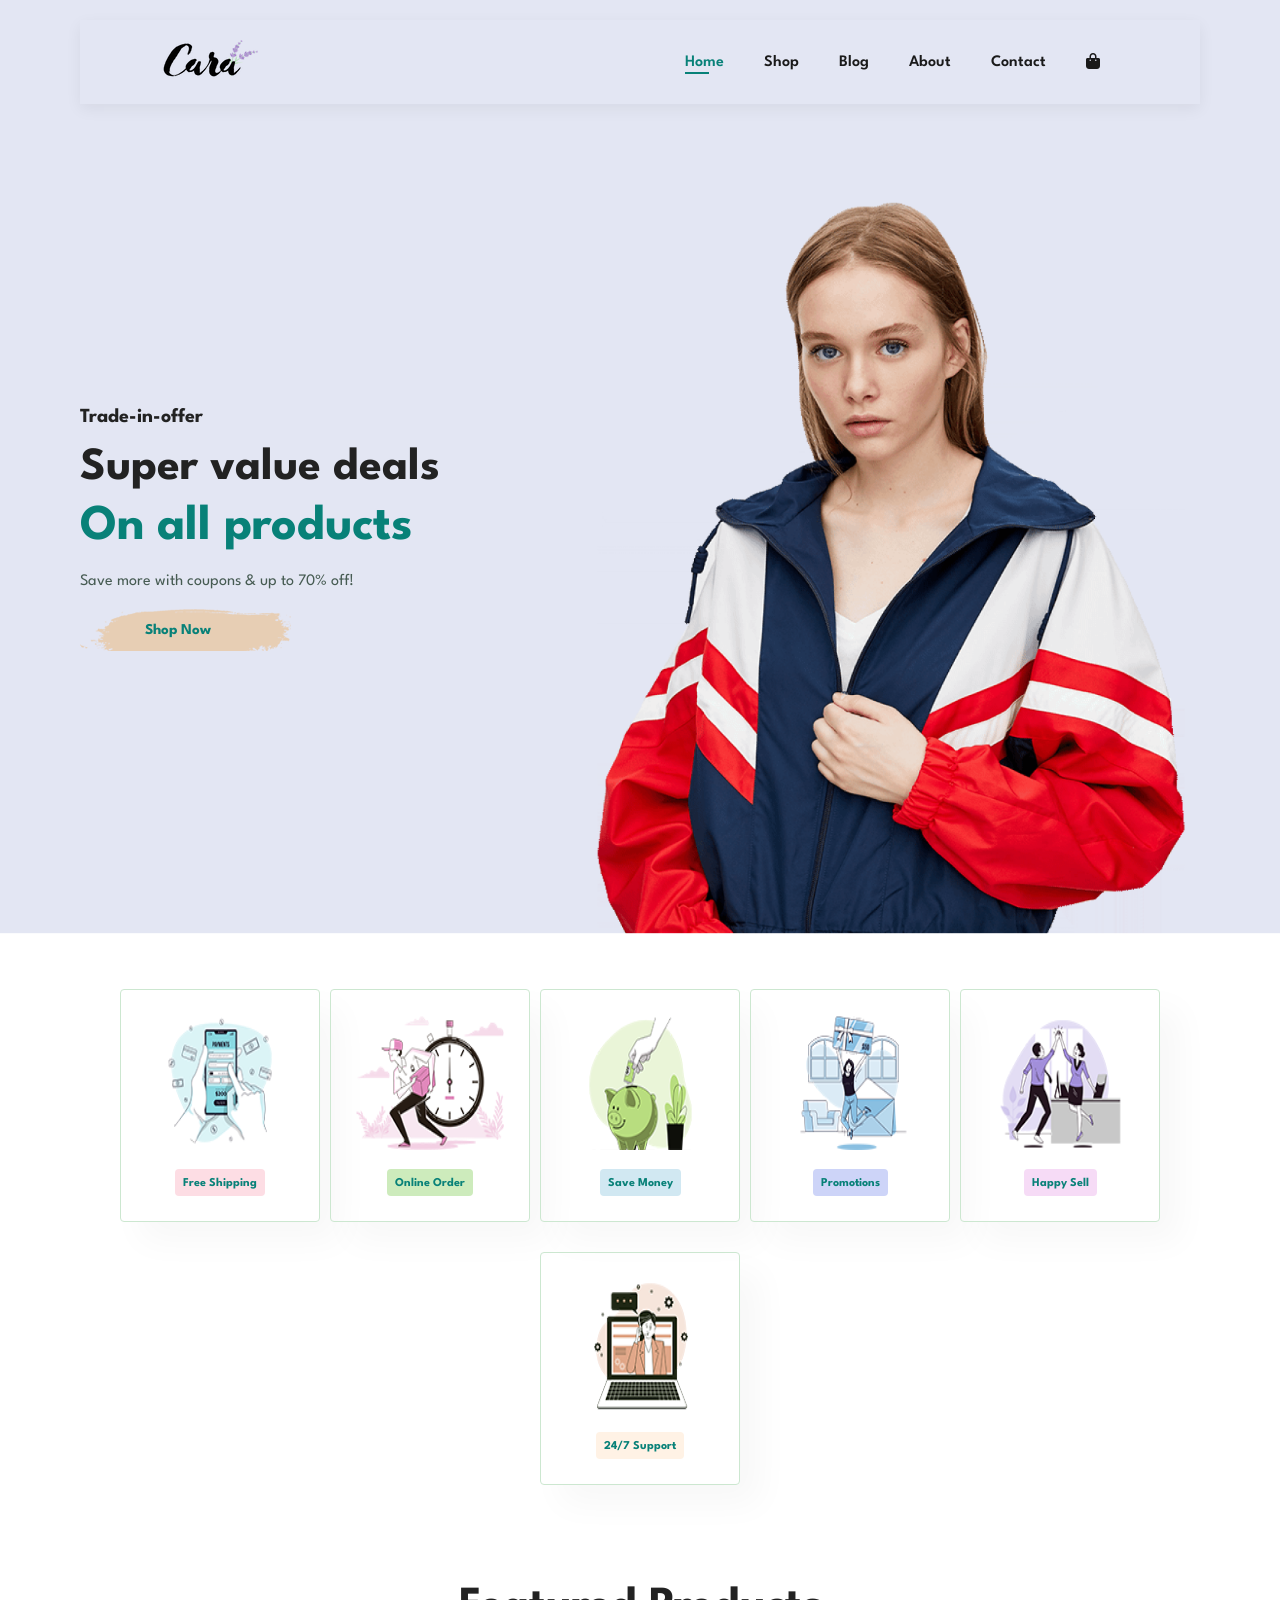
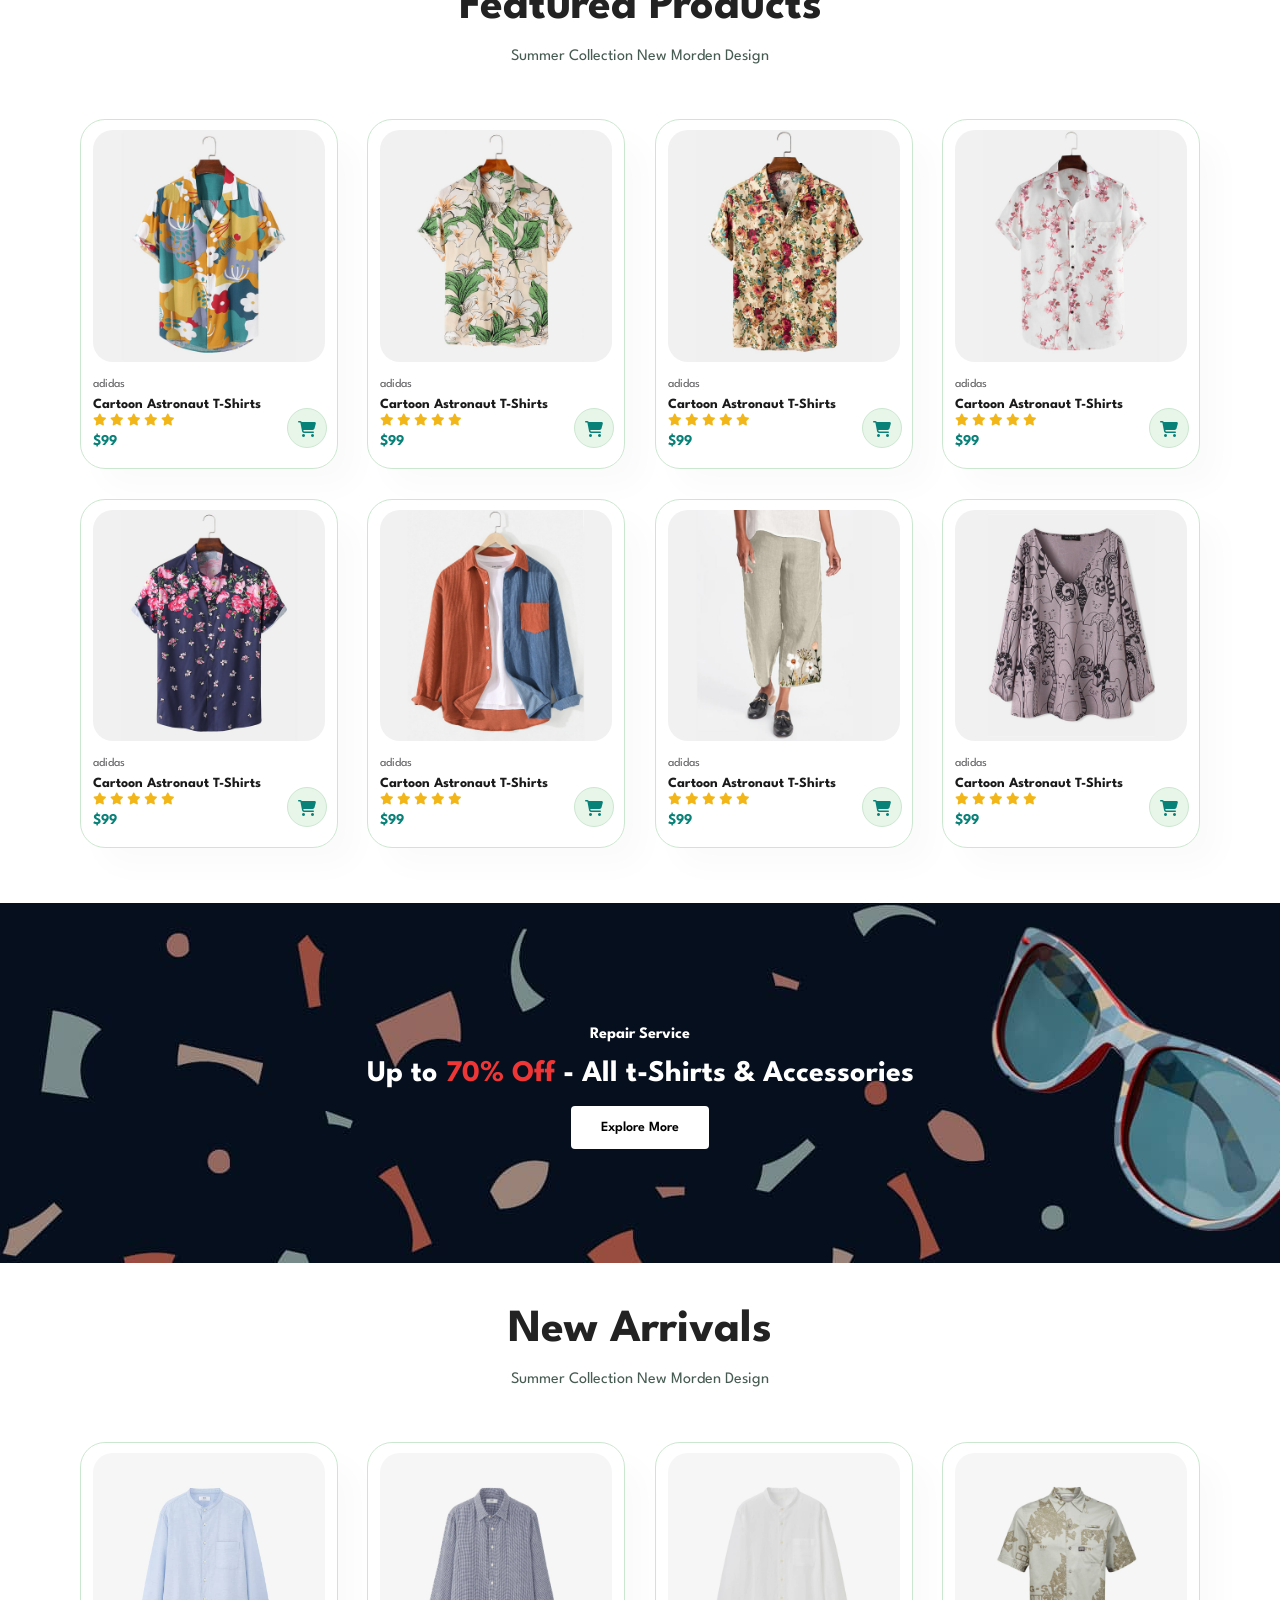
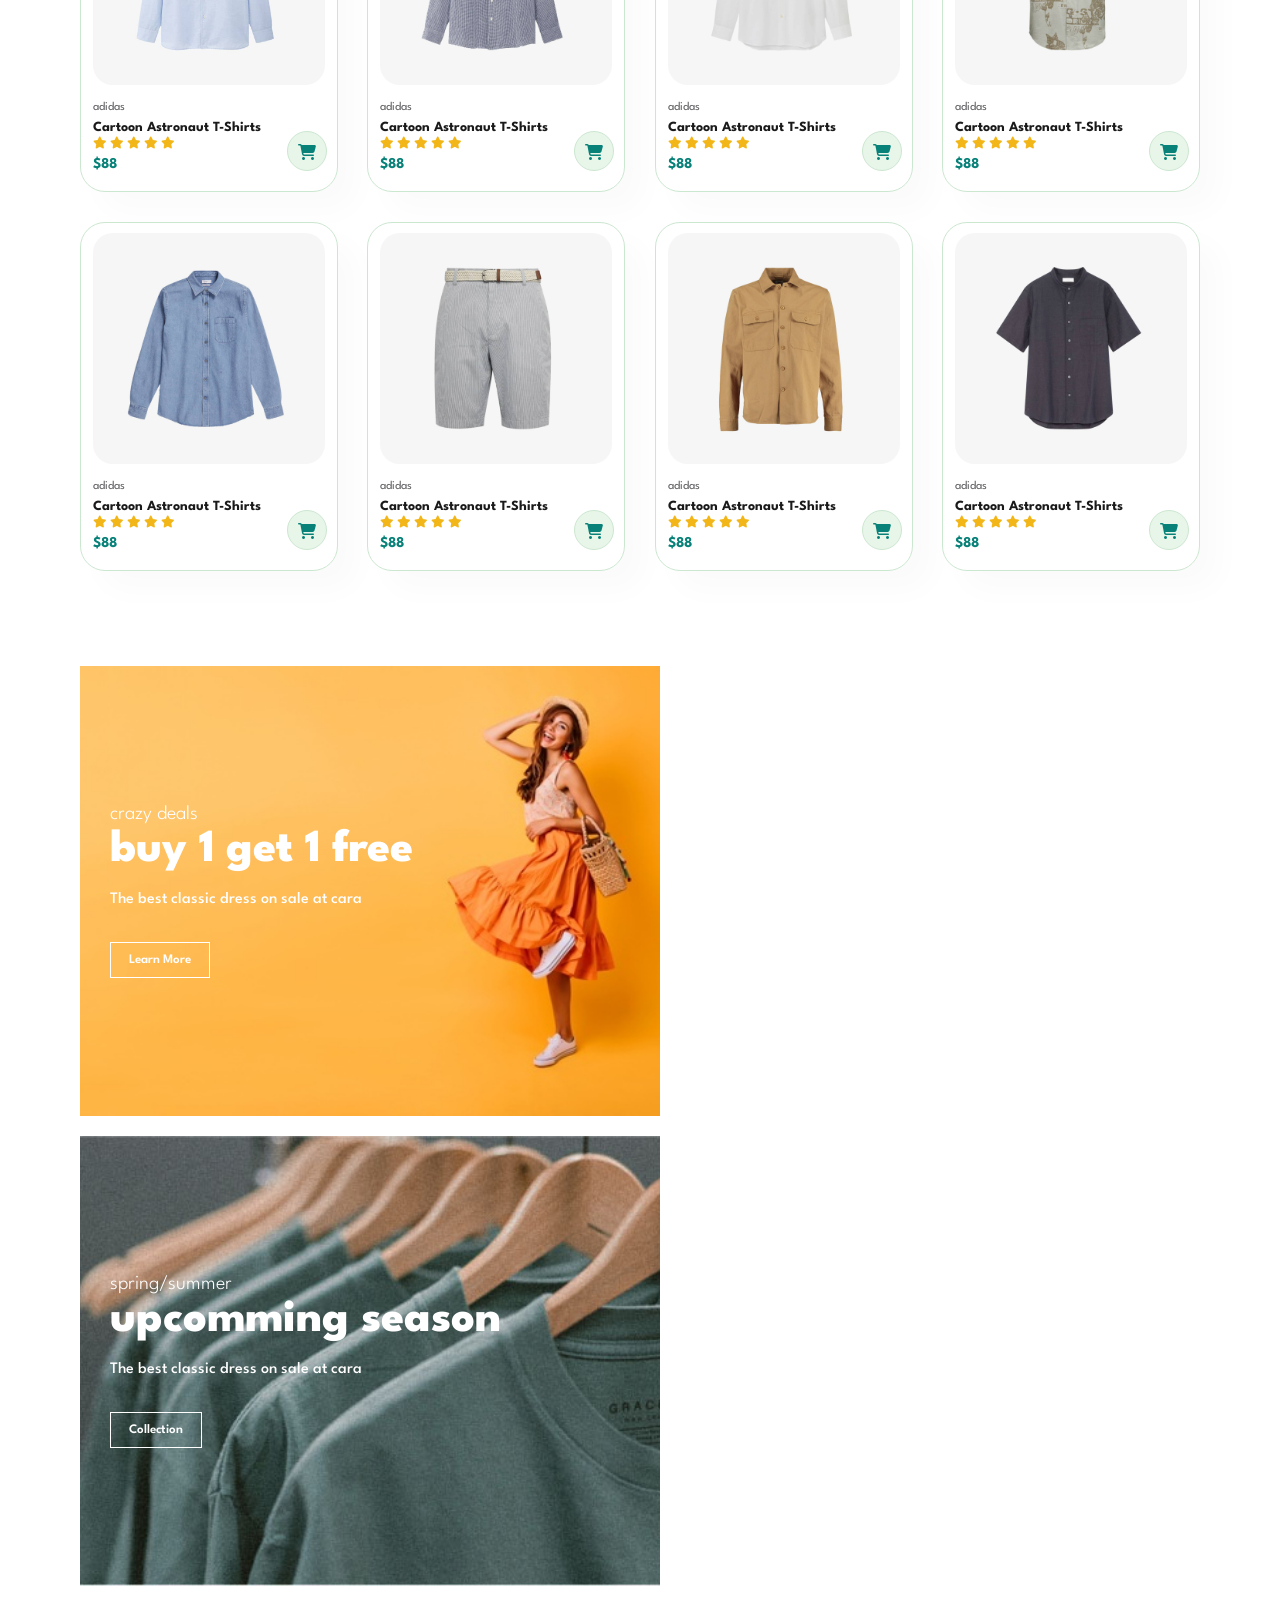
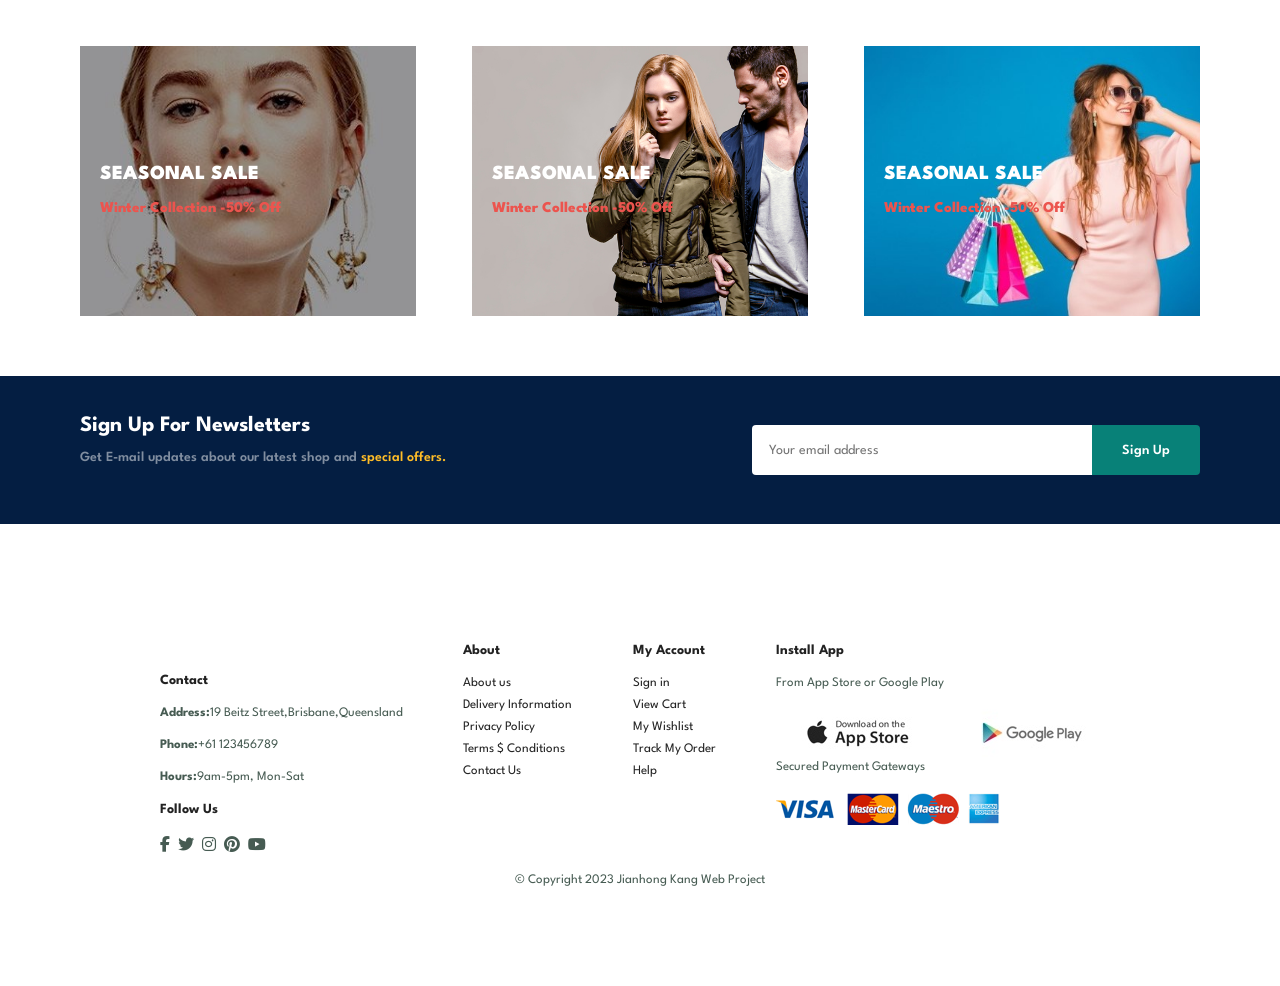
==== commit fce0b3ed: "chande index file" ====
--- a/index.html
+++ b/index.html
@@ -9,28 +9,13 @@
         <meta name="keywords" content="Cala,fashion,clothing,shopping">
         <title>Fasion and quality clothing at the best price | Cala AU</title>
         <link rel="stylesheet" href="style.css">
-        <link rel="stylesheet" href="https://cdnjs.cloudflare.com/ajax/libs/font-awesome/6.2.1/css/all.min.css">
+        <link rel="stylesheet" href="https://cdnjs.cloudflare.com/ajax/libs/font-awesome/6.7.2/css/all.min.css">
         
     </head>
 
     <body>
         <section id="header">
-            <a href="#"><img src="img/logo.png" class="logo" alt=""></a>
-        <div>
-            <ul id="navbar">
-                <li><a class="active" href="index.html">Home</a></li>
-                <li><a href="shop.html">Shop</a></li>
-                <li><a href="blog.html">Blog</a></li>
-                <li><a href="about.html">About</a></li>
-                <li><a href="contact.html">Contact</a></li>
-                <li><a href="cart.html"><i id="lg-bag" class="fa fa-bag-shopping"></i></a></li>
-                <a href="#"id="close"><i class="fa-solid fa-xmark"></i></a>
-            </ul>
-         </div>
-         <div id="mobile">
-            <a href="cart.html"><i class="fa fa-bag-shopping"></i></a>
-            <i id="bar" class="fa-solid fa-bars"></i>
-         </div>
+       
         </section>
 
         <section id="hero">
@@ -388,51 +373,7 @@
         </section>
 
         <footer id="footer" class="section-p1">
-            <div class="col">
-                <img class="logo" src="./img/logo/logo.png" alt="">
-                <h4>Contact</h4>
-                <p><strong>Address:</strong>19 Beitz Street,Brisbane,Queensland</p>
-                <p><strong>Phone:</strong>+61 123456789</p>
-                <p><strong>Hours:</strong>9am-5pm, Mon-Sat</p>
-                <h4>Follow Us</h4>
-                <div class="follow">
-                    <i class="fa-brands fa-facebook-f"></i>
-                    <i class="fa-brands fa-twitter"></i>
-                    <i class="fa-brands fa-instagram"></i>
-                    <i class="fa-brands fa-pinterest"></i>
-                    <i class="fa-brands fa-youtube"></i>
-                </div>
-            </div>
-            <div class="col">
-                <h4>About</h4>
-                <a href="#">About us</a>
-                <a href="#">Delivery Information</a>
-                <a href="#">Privacy Policy</a>
-                <a href="#">Terms $ Conditions</a>
-                <a href="#">Contact Us</a>
-            </div>
-            <div class="col">
-                <h4>My Account</h4>
-                <a href="#">Sign in</a>
-                <a href="#">View Cart</a>
-                <a href="#">My Wishlist</a>
-                <a href="#">Track My Order</a>
-                <a href="#">Help</a>
-            </div>
-            <div class="col install">
-                <h4>Install App</h4>
-                <p>From App Store or Google Play</p>
-                <div class="row">
-                <img src="./img/pay/app.jpg" alt="">
-                <img src="./img/pay/play.jpg" alt="">
-                </div>
-                <p>Secured Payment Gateways </p>
-                <img src="./img/pay/pay.png" alt="">
-                </div>
-                <div class="copyright">
-                    <p>© Copyright 2023 Jianhong Kang Web Project</p>
-                </div>
-            </div>
+       
         </footer>
         <script src="script.js"></script>
        
--- a/style.css
+++ b/style.css
@@ -85,14 +85,14 @@
   background: #e3e6f3;
   box-shadow: 0 5px 15px rgba(0,0,0,0.06);
   z-index: 999;
-  position: sticky;
-  top:0;
-  left:0;
+
+  width: 100%;
 }
 #navbar{
   display: flex;
   align-items: center;
   justify-content:center;
+  width: 100%;
 }
 #navbar li{
   position: relative;
@@ -183,6 +183,7 @@
 }
 #feature .fe-box img{
   width: 100%;
+  height: 15vh;
   margin-bottom: 15px;
 }
 #feature .fe-box h6{
@@ -969,6 +970,11 @@
 #feature{
   justify-content: space-between;
 }
+#feature .fe-box img{
+  width: 100%;
+  height: 10vh;
+  margin-bottom: 15px;
+}
 #feature .fe-box{
   width: 155px;
   margin: 0 0 15px 0;
@@ -998,9 +1004,14 @@
   width: 100%;
 }
 footer .copyright {
-  text-align: start;
-}
-
+  text-align: center;
+}
+footer .col-install {
+  text-align: center;
+}
+footer{
+  text-align: center;
+}
 /* single product*/
 #prodetails{
   display: flex;
